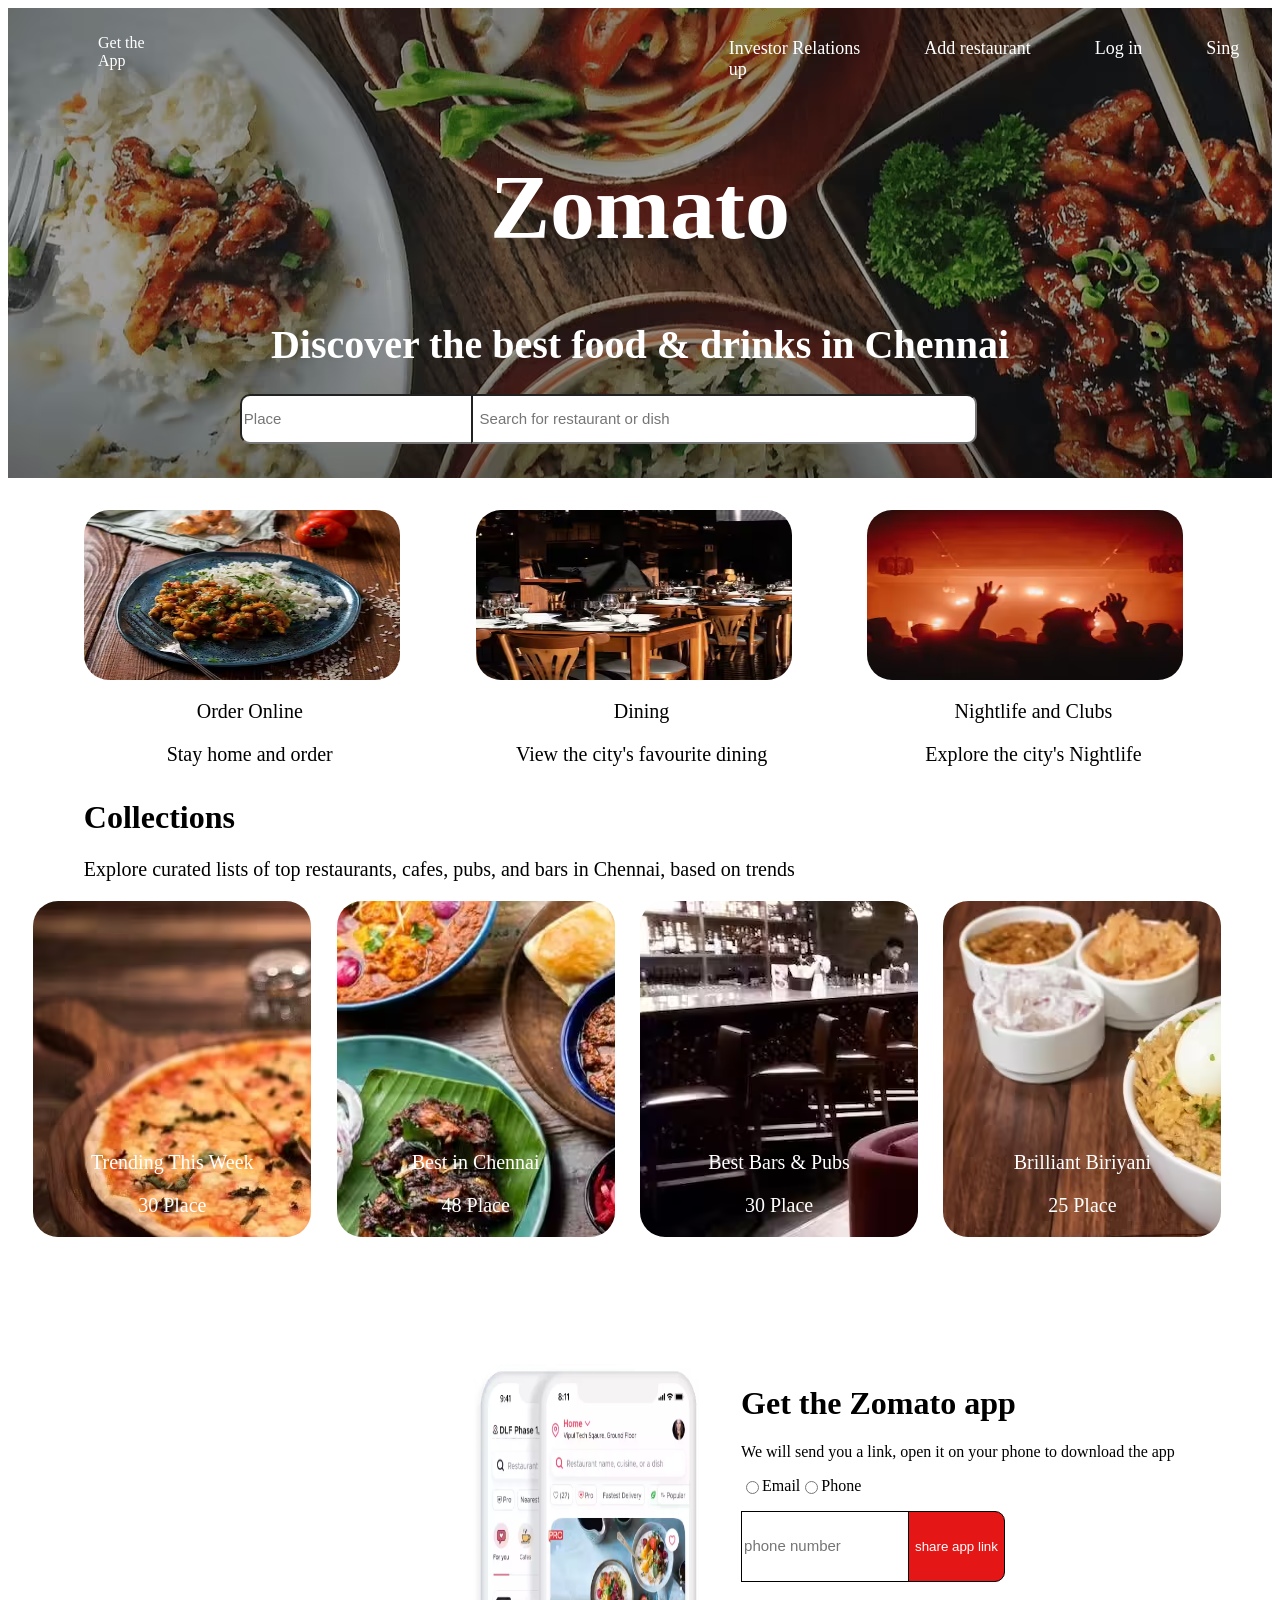
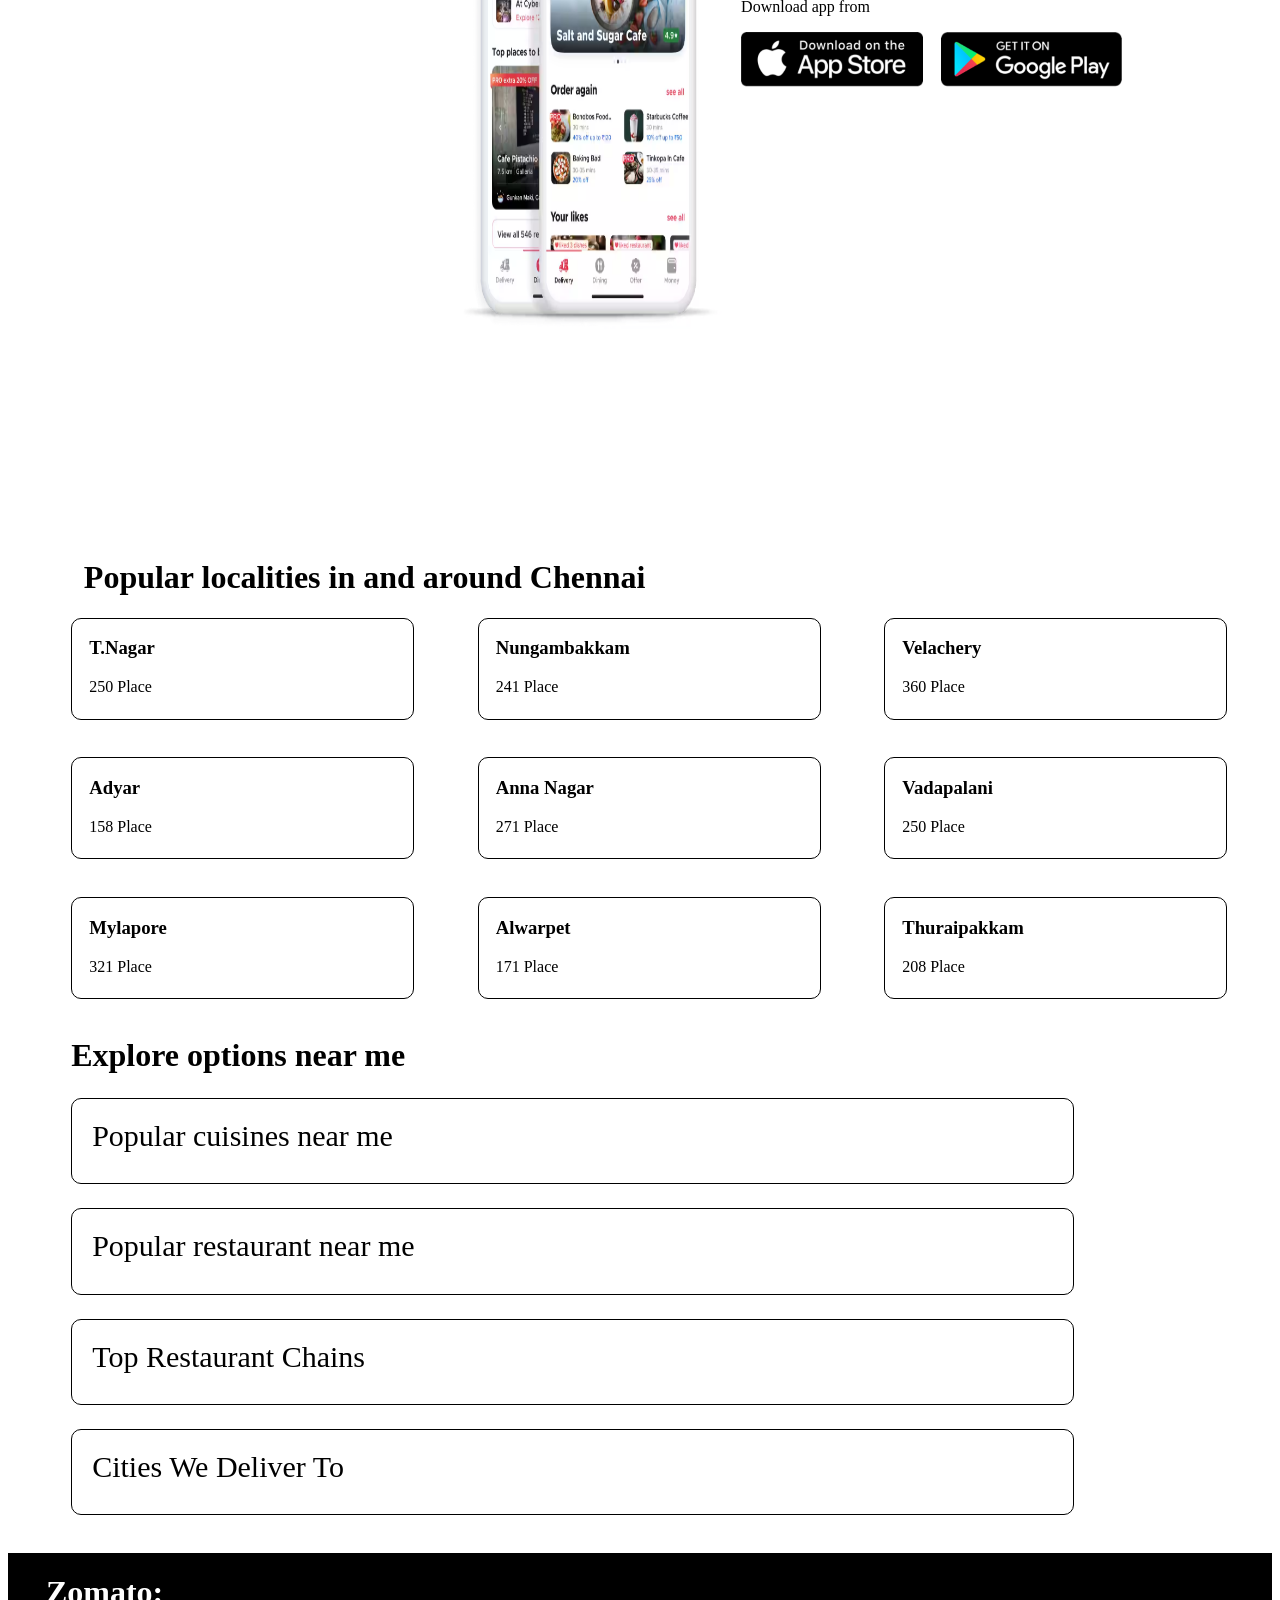
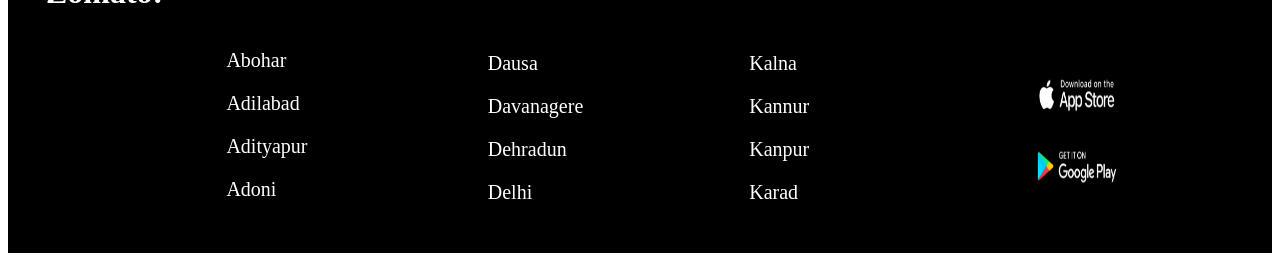
==== index.html @ 51d27de0 "commit 2" ====
<html>
  <head>
    <title>zomato Landing Page</title>
    <link rel="stylesheet" href="zomato.css" />
  </head>
  <body>
    
    <div class="nav">
      <div class="navtop">
        <p href="#" class="app">Get the App</p>
        <div class="left">
          <a href="#">Investor Relations</a>
          <a href="#">Add restaurant</a>
          <a href="#">Log in</a>
          <a href="#">Sing up</a>
        </div>
      </div>
      <div class="center">
        <h1 class="a">Zomato</h1>
        <h1 class="b">Discover the best food & drinks in Chennai</h1>
        <input
          type="search"
          name=""
          id=""
          placeholder="Place"
          class="search1"
        />
        <input
          type="search"
          name=""
          id=""
          placeholder=" Search for restaurant or dish"
          class="search2"
        />
      </div>
    </div>
    <div class="totalbox">
      <div class="box">
        <img src="zomato/1.avif" alt="" class="im1" />
        <div class="p">
          <p>Order Online</p>
          <p style="margin-top: 10px">Stay home and order</p>
        </div>
      </div>
      <div class="box">
        <img src="zomato/2.avif" alt="" class="im1" />
        <div class="p">
          <p>Dining</p>
          <p>View the city's favourite dining</p>
        </div>
      </div>
      <div class="box">
        <img src="zomato/3.avif" alt="" class="im1" />
        <div class="p">
          <p>Nightlife and Clubs</p>
          <p>Explore the city's Nightlife</p>
        </div>
      </div>
    </div>
    <div class="content">
      <h1>Collections</h1>
      <p class="c1">
        Explore curated lists of top restaurants, cafes, pubs, and bars in
        Chennai, based on trends
      </p>
    </div>

    <div class="fourimagetotal">
      <div class="box2">
        <div class="p2">
          <p>Trending This Week</p>
          <p style="margin-top: 10px">30 Place</p>
        </div>
      </div>
      <div class="box2" style="background-image: url(zomato/f2.avif)">
        <div class="p2">
          <p>Best in Chennai</p>
          <p>48 Place</p>
        </div>
      </div>
      <div class="box2" style="background-image: url(zomato/f3.avif)">
        <div class="p2">
          <p>Best Bars & Pubs</p>
          <p>30 Place</p>
        </div>
      </div>
      <div
        class="box2"
        style="background-image: url(zomato/f4.avif); margin-right: 4%"
      >
        <div class="p2">
          <p>Brilliant Biriyani</p>
          <p>25 Place</p>
        </div>
      </div>
    </div>

    <div class="form">
      <div class="ph1">
        <div class="phimg">
          <img src="zomato/last1.avif" alt="" class="phph" />
        </div>
        <div class="phcon">
          <h1>Get the Zomato app</h1>
          <p>
            We will send you a link, open it on your phone to download the app
          </p>
          <form action="">
            <input type="radio" id="Email" name="fav_language" value="Email" />
            <label for="Email">Email</label>
            <input type="radio" id="Phone" name="fav_language" value="Phone" />
            <label for="Phone">Phone</label>
          </form>
          <input type="search" name="" id="a" placeholder="phone number" />
          <input type="button" value="share app link" id="b" />
          <p>Download app from</p>
          <div class="ph-t">
            <img src="/zomato/iOS_ajgrty.webp" class="ph-a" />
            <img src="zomato/play_ip0jfp.webp" class="ph-b" />
          </div>
        </div>
      </div>
    </div>

    <div class="content2">
      <h1>Popular localities in and around Chennai</h1>
    </div>
    <div class="place">
      <div class="area">
        <h3>T.Nagar</h3>
        <p class="area1">250 Place</p>
      </div>
      <div class="area">
        <h3>Nungambakkam</h3>
        <p class="area1">241 Place</p>
      </div>
      <div class="area">
        <h3>Velachery</h3>
        <p class="area1">360 Place</p>
      </div>
    </div>
    <div class="place2">
      <div class="area">
        <h3>Adyar</h3>
        <p class="area1">158 Place</p>
      </div>
      <div class="area">
        <h3>Anna Nagar</h3>
        <p class="area1">271 Place</p>
      </div>
      <div class="area">
        <h3>Vadapalani</h3>
        <p class="area1">250 Place</p>
      </div>
    </div>
    <div class="place2">
      <div class="area">
        <h3>Mylapore</h3>
        <p class="area1">321 Place</p>
      </div>
      <div class="area">
        <h3>Alwarpet</h3>
        <p class="area1">171 Place</p>
      </div>
      <div class="area">
        <h3>Thuraipakkam</h3>
        <p class="area1">208 Place</p>
      </div>
    </div>

    <div class="nearme">
      <h1>Explore options near me</h1>
      <div class="near">Popular cuisines near me</div>
      <div class="near">Popular restaurant near me</div>
      <div class="near">Top Restaurant Chains</div>
      <div class="near">Cities We Deliver To</div>
    </div>

    <div class="footer">
      <h1 style="margin-left: 3%">Zomato:</h1>
      <div class="pp1">
        <!-- <h3>WE DELIVER TO</h3> -->
        <p>Abohar</p>
        <p>Adilabad</p>
        <p>Adityapur</p>
        <p>Adoni</p>
      </div>
      <div class="pp2">
        <h3></h3>
        <p>Dausa</p>
        <p>Davanagere</p>
        <p>Dehradun</p>
        <p>Delhi</p>
      </div>
      <div class="pp3">
        <h3></h3>
        <p>Kalna</p>
        <p>Kannur</p>
        <p>Kanpur</p>
        <p>Karad</p>
      </div>
      <div class="pp3">
        <h3></h3>
        <img src="zomato/iOS_ajgrty.webp" alt="" class="limg" />
        <img src="zomato/play_ip0jfp.webp" alt="" class="limg2" />
      </div>
    </div>
  </body>
</html>
---- zomato.css ----
.nav {
    height: 470px;
    width: 100%;
    background-image: url(zomato/81f3ff974d82520780078ba1cfbd453a1583259680.avif);
  }
  a {
    text-decoration: none;
    margin-right: 60px;
    padding-bottom: 10px;
    color: white;
    font-size: 18px;
  }
  .navtop {
    display: flex;
  }
  .app {
    padding: 10px;
    color: white;
    margin-left: 80px;
  }
  .left {
    margin-left: 550px;
    padding-top: 30px;
    padding-bottom: 10px;
  }
  .center {
    text-align: center;
    margin-bottom: 2px;
  }
  .a {
    font-size: 90px;
    color: white;
  }
  .b {
    font-size: 40px;
    padding-top: 1px;
    color: white;
  }
  .search1 {
    height: 50px;
    width: 20%;
    margin-left: -5%;
    border-top-left-radius: 10px;
    border-bottom-left-radius: 10px;
  }
  .search2 {
    height: 50px;
    width: 40%;
    border-top-right-radius: 10px;
    border-bottom-right-radius: 10px;
    margin-left: -2%;
  }
  ::placeholder {
    font-size: 15px;
  }
  .totalbox {
    display: flex;
  }
  .box {
    height: 300px;
    width: 25%;
    margin-left: 6%;
  }
  .im1 {
    height: 170px;
    width: 100%;
    border-radius: 25px;
    margin-top: 10%;
  }
  .p {
    text-align: center;
    font-size: 20px;
  }
  .im1:hover {
    width: 110%;
    height: 190px;
  }
  .content {
    margin-left: 6%;
  }
  .c1 {
    font-size: 20px;
  }
  .fourimagetotal {
    display: flex;
  }
  .box2 {
    height: 30%;
    width: 25%;
    background-color: red;
    margin-left: 6%;
    background-image: url(zomato/f111.avif);
    border-radius: 25px;
    margin-left: 2%;
  }
  .im2 {
    height: 20%;
    width: 100%;
    border-radius: 25px;
    margin-top: 10%;
  }
  .p2 {
    text-align: center;
    font-size: 20px;
    margin-top: 90%;
    color: white;
  }
  .content2 {
    margin-left: 6%;
    margin-top: 3%;
  }
  .place {
    display: flex;
    width: 100%;
  }
  .area {
    height: 100px;
    width: 27%;
    margin-left: 5%;
    border-radius: 10px;
    border: 1px solid black;
  }
  .area > h3,
  .area1 {
    margin-left: 5%;
  }
  .area,
  .p {
    margin-left: 5%;
  }
  .place2 {
    display: flex;
    width: 100%;
    margin-top: 3%;
  }
  .nearme {
    margin-left: 5%;
    margin-top: 3%;
  }
  .near {
    height: 5%;
    width: 80%;
    color: black;
    padding: 20px;
    font-size: 30px;
    border-radius: 10px;
    border: 1px solid black;
    margin-top: 2%;
  }
  
  .footer {
    height: 300px;
    background-color: black;
    color: white;
    width: 100%;
    display: flex;
    margin-top: 3%;
  }
  .pp1,
  .pp2,
  .pp3 {
    width: 25%;
    margin-top: 6%;
    font-size: 20px;
  }
  .pp1 {
    padding-left: 5%;
  }
  .limg,
  .limg2 {
    width: 35%;
    padding: 8%;
    height: 20%;
  }
  .limg2 {
    padding-top: 2%;
  }
  @media (max-width: 1200px) {
    .left {
      margin-left: 200px;
      padding-top: 30px;
      padding-bottom: 5px;
    }
  }
  @media (max-width: 1010px) {
    .left {
      margin-left: 100px;
      padding-top: 30px;
      padding-bottom: 1px;
    }
    .app {
      padding: 10px;
      margin-left: 40px;
    }
  }
  @media (max-width: 870px) {
    .left {
      margin-left: 20px;
      padding-top: 25px;
      padding-bottom: 1px;
    }
    .left > a {
      margin-left: -2%;
    }
    .a {
      font-size: 60px;
    }
    .b {
      font-size: 20px;
      padding-top: 1px;
    }
    a {
      margin-right: 20px;
    }
    .nav {
      height: 350px;
    }
    .search1 {
      height: 40px;
    }
    .search2 {
      height: 40px;
    }
  }
  @media (max-width: 700px) {
    .totalbox {
      display: block;
      margin-left: 10%;
      width: 200%;
    }
    .box2 {
      height: 30%;
      width: 80%;
      background-color: red;
      margin-left: 6%;
      background-image: url(zomato/f111.avif);
      border-radius: 25px;
    }
    .im2 {
      height: 20%;
      width: 100%;
      border-radius: 25px;
      margin-top: 10%;
    }
    .fourimagetotal {
      display: block;
    }
    .box2 {
      height: 30%;
      width: 60%;
      margin-left: 15%;
      background-image: url(zomato/f111.avif);
      border-radius: 25px;
    }
    .im2 {
      height: 20%;
      width: 100%;
      border-radius: 25px;
      margin-top: 10%;
    }
    .p2 {
      text-align: center;
      font-size: 20px;
      margin-top: 20%;
      color: white;
      padding-top: 28%;
    }
    .content2 {
      margin-left: 6%;
      margin-top: 3%;
    }
    .place {
      display: block;
      width: 200%;
    }
    .place2 {
      display: block;
      width: 200%;
      margin-top: 3%;
    }
    .area > h3,
    .area1 {
      padding-top: 5%;
    }
    .area > .area1 {
      padding-top: 0%;
    }
    .area {
      margin-top: 2%;
    }
  }
  
  .ph1 {
    display: flex;
    align-items: center;
    justify-content: center;
    height: 80%;
    width: 80%;
    padding-top: 10%;
    padding-left: 30%;
  }
  .form {
    height: 100%;
    width: 100%;
  }
  .phph {
    height: 80%;
    width: 100%;
  }
  .phimg {
    width: 30%;
    height: 100%;
  }
  .phcon {
    width: 60%;
    height: 100%;
  }
  form {
    display: flex;
  }
  #a {
    height: 10%;
    border: 1px solid black;
  }
  #b {
    height: 10%;
    margin-left: -2%;
    border-top-right-radius: 10px;
    border-bottom-right-radius: 10px;
    border: 1px solid black;
    background-color: rgb(228, 22, 22);
    color: white;
  }
  .ph-t {
    display: flex;
  }
  .ph-a {
    width: 30%;
    height: 20%;
  }
  .ph-b {
    width: 30%;
    height: 20%;
    padding-left: 3%;
  }
  @media (max-width: 768px) {
    .ph1 {
      padding-left: 3%;
      flex-direction: column;
    }
    .form {
      display: flex;
      align-items: center;
      justify-content: center;
    }
  }
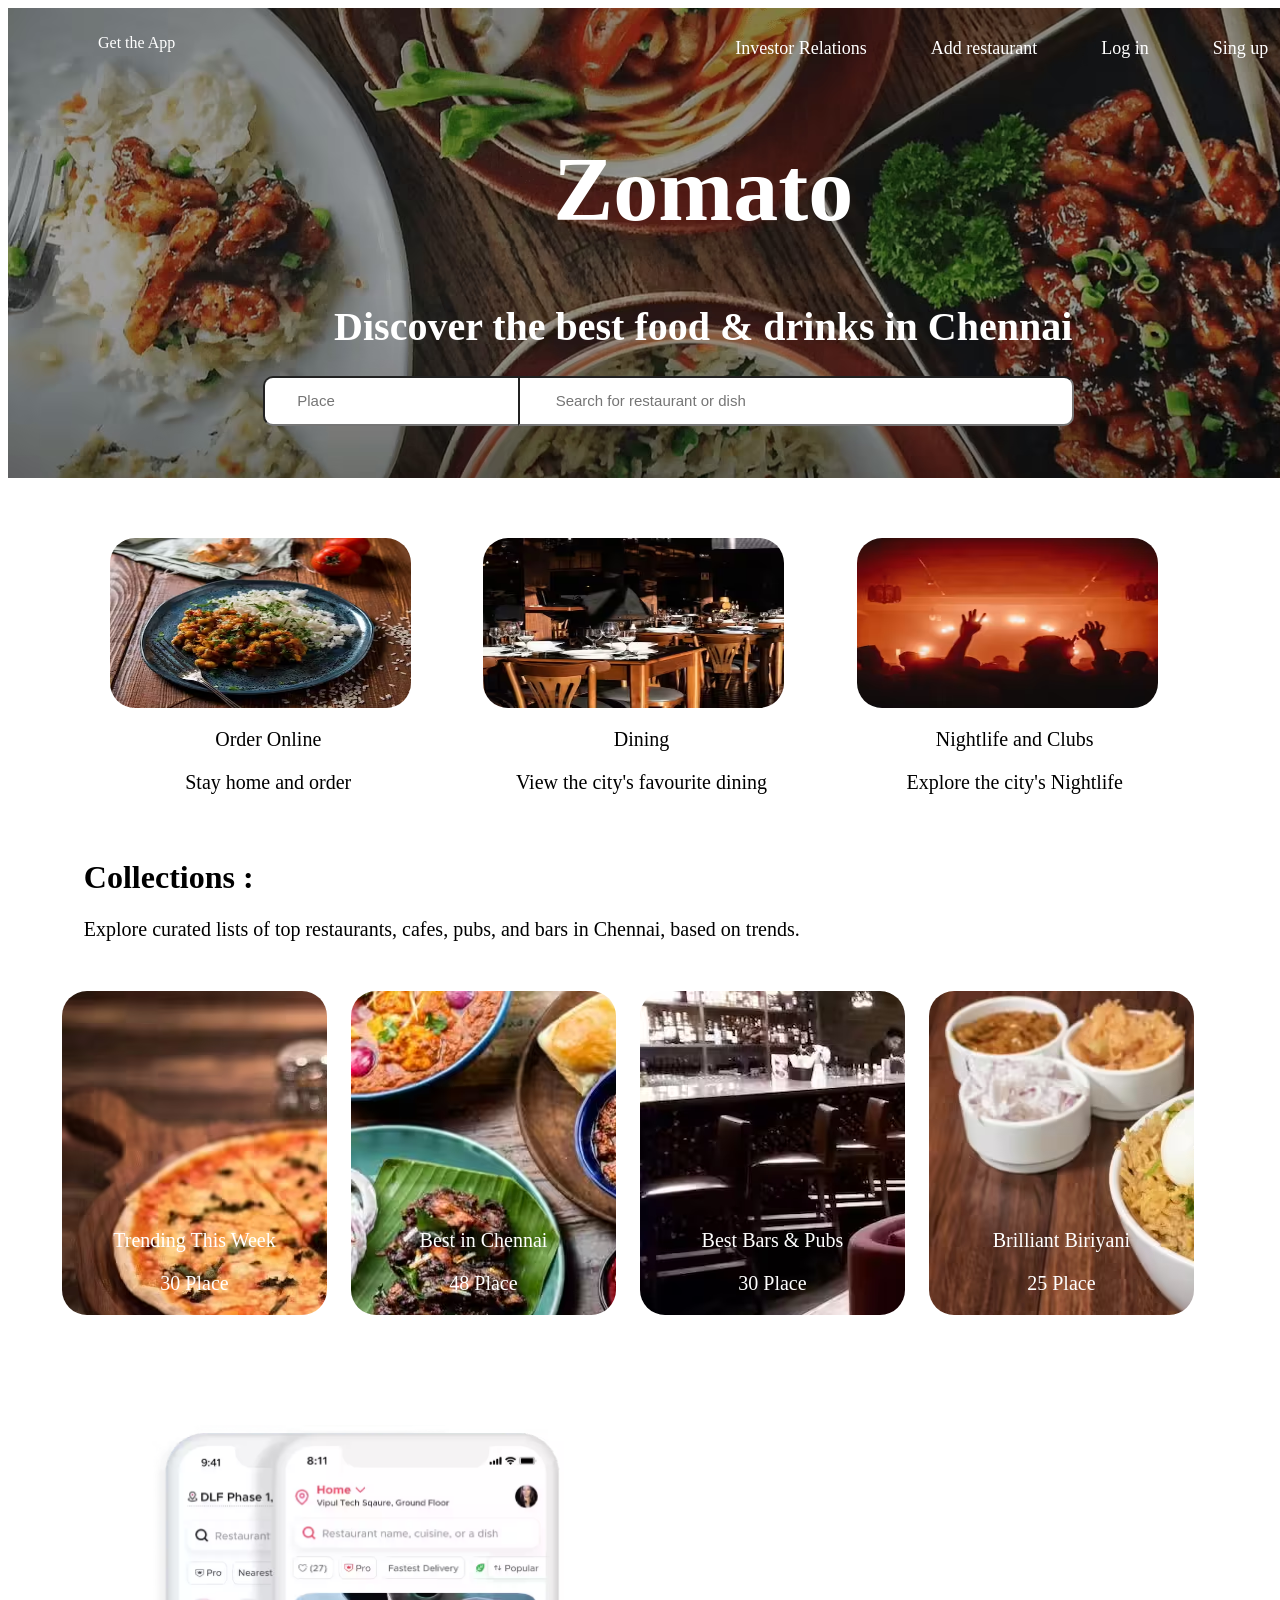
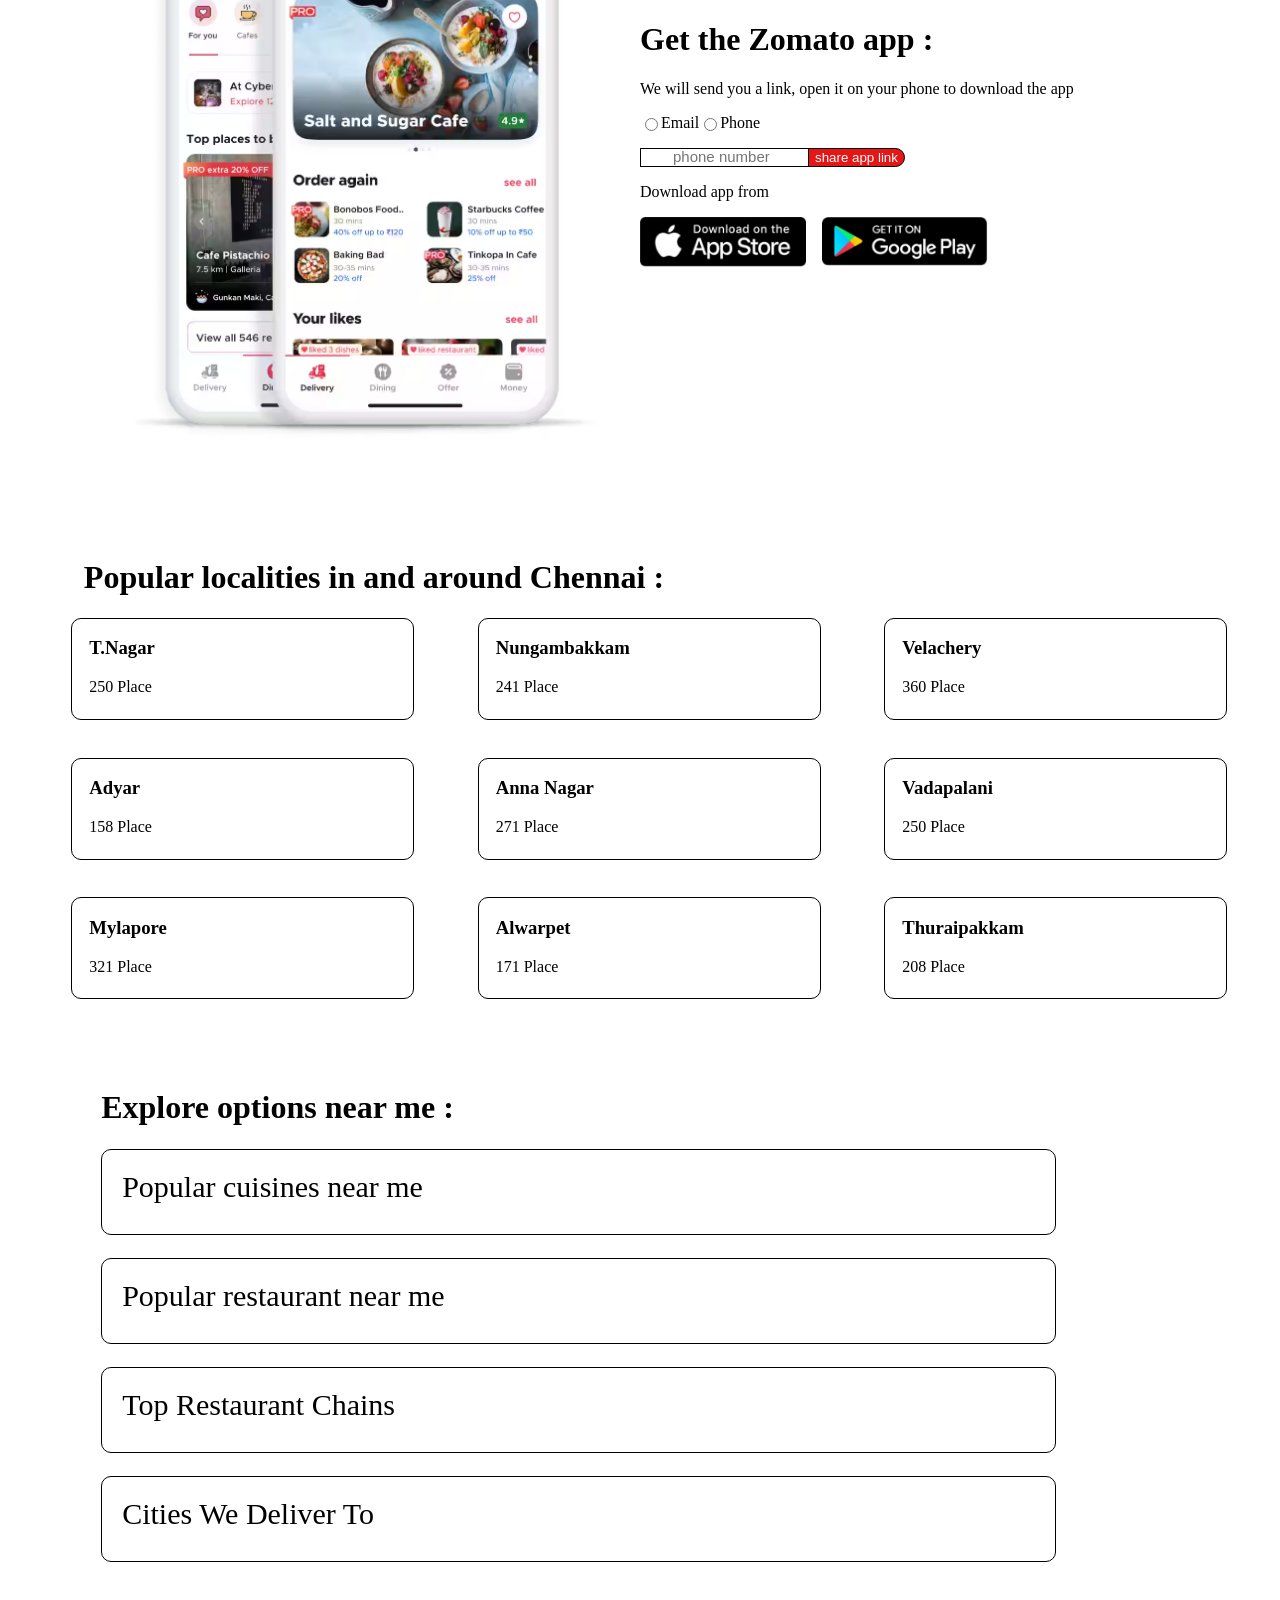
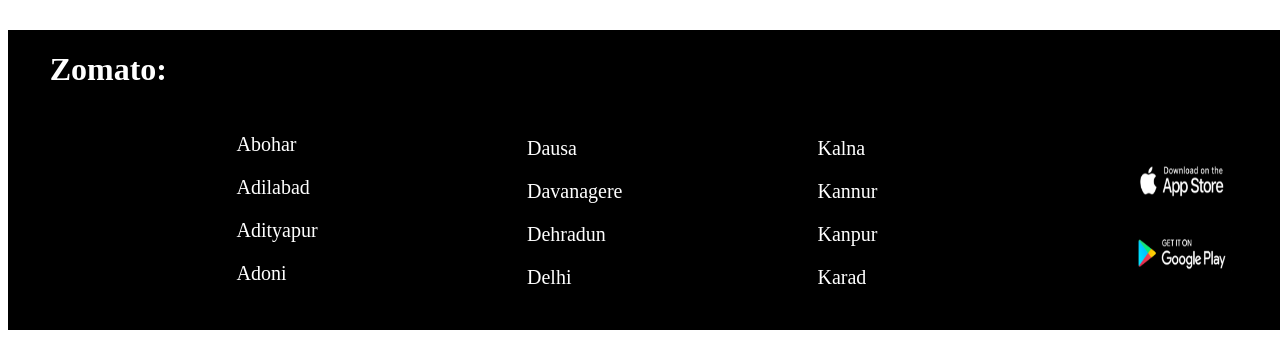
==== commit 4fb24cf3: "responsive Design" ====
--- a/index.html
+++ b/index.html
@@ -4,7 +4,6 @@
     <link rel="stylesheet" href="zomato.css" />
   </head>
   <body>
-    
     <div class="nav">
       <div class="navtop">
         <p href="#" class="app">Get the App</p>
@@ -58,10 +57,10 @@
       </div>
     </div>
     <div class="content">
-      <h1>Collections</h1>
+      <h1>Collections :</h1>
       <p class="c1">
         Explore curated lists of top restaurants, cafes, pubs, and bars in
-        Chennai, based on trends
+        Chennai, based on trends.
       </p>
     </div>
 
@@ -101,7 +100,7 @@
           <img src="zomato/last1.avif" alt="" class="phph" />
         </div>
         <div class="phcon">
-          <h1>Get the Zomato app</h1>
+          <h1>Get the Zomato app :</h1>
           <p>
             We will send you a link, open it on your phone to download the app
           </p>
@@ -123,7 +122,7 @@
     </div>
 
     <div class="content2">
-      <h1>Popular localities in and around Chennai</h1>
+      <h1>Popular localities in and around Chennai :</h1>
     </div>
     <div class="place">
       <div class="area">
@@ -169,7 +168,7 @@
     </div>
 
     <div class="nearme">
-      <h1>Explore options near me</h1>
+      <h1>Explore options near me :</h1>
       <div class="near">Popular cuisines near me</div>
       <div class="near">Popular restaurant near me</div>
       <div class="near">Top Restaurant Chains</div>
--- a/zomato.css
+++ b/zomato.css
@@ -1,6 +1,6 @@
 .nav {
     height: 470px;
-    width: 100%;
+    width: 110%;
     background-image: url(zomato/81f3ff974d82520780078ba1cfbd453a1583259680.avif);
   }
   a {
@@ -52,9 +52,11 @@
   }
   ::placeholder {
     font-size: 15px;
+    padding: 30px;
   }
   .totalbox {
     display: flex;
+    padding: 30px;
   }
   .box {
     height: 300px;
@@ -83,6 +85,7 @@
   }
   .fourimagetotal {
     display: flex;
+    padding: 30px;
   }
   .box2 {
     height: 30%;
@@ -134,6 +137,7 @@
     margin-top: 3%;
   }
   .nearme {
+    padding: 30px;
     margin-left: 5%;
     margin-top: 3%;
   }
@@ -152,7 +156,7 @@
     height: 300px;
     background-color: black;
     color: white;
-    width: 100%;
+    width: 110%;
     display: flex;
     margin-top: 3%;
   }
@@ -294,13 +298,20 @@
     display: flex;
     align-items: center;
     justify-content: center;
+    padding: 80px;
+    /* display: flex;
+    align-items: center;
+    justify-content: center;
     height: 80%;
     width: 80%;
     padding-top: 10%;
-    padding-left: 30%;
+    padding-left: 30%; */
   }
   .form {
-    height: 100%;
+    display: flex;
+    align-items: center;
+    justify-content: center;
+    height: auto;
     width: 100%;
   }
   .phph {
@@ -308,7 +319,7 @@
     width: 100%;
   }
   .phimg {
-    width: 30%;
+    width: 60%;
     height: 100%;
   }
   .phcon {
@@ -354,4 +365,10 @@
       justify-content: center;
     }
   }
+  @media (max-width: 768px) {
+    .phimg {
+      width: 60%;
+      height: 100%;
+    }
+  }
   
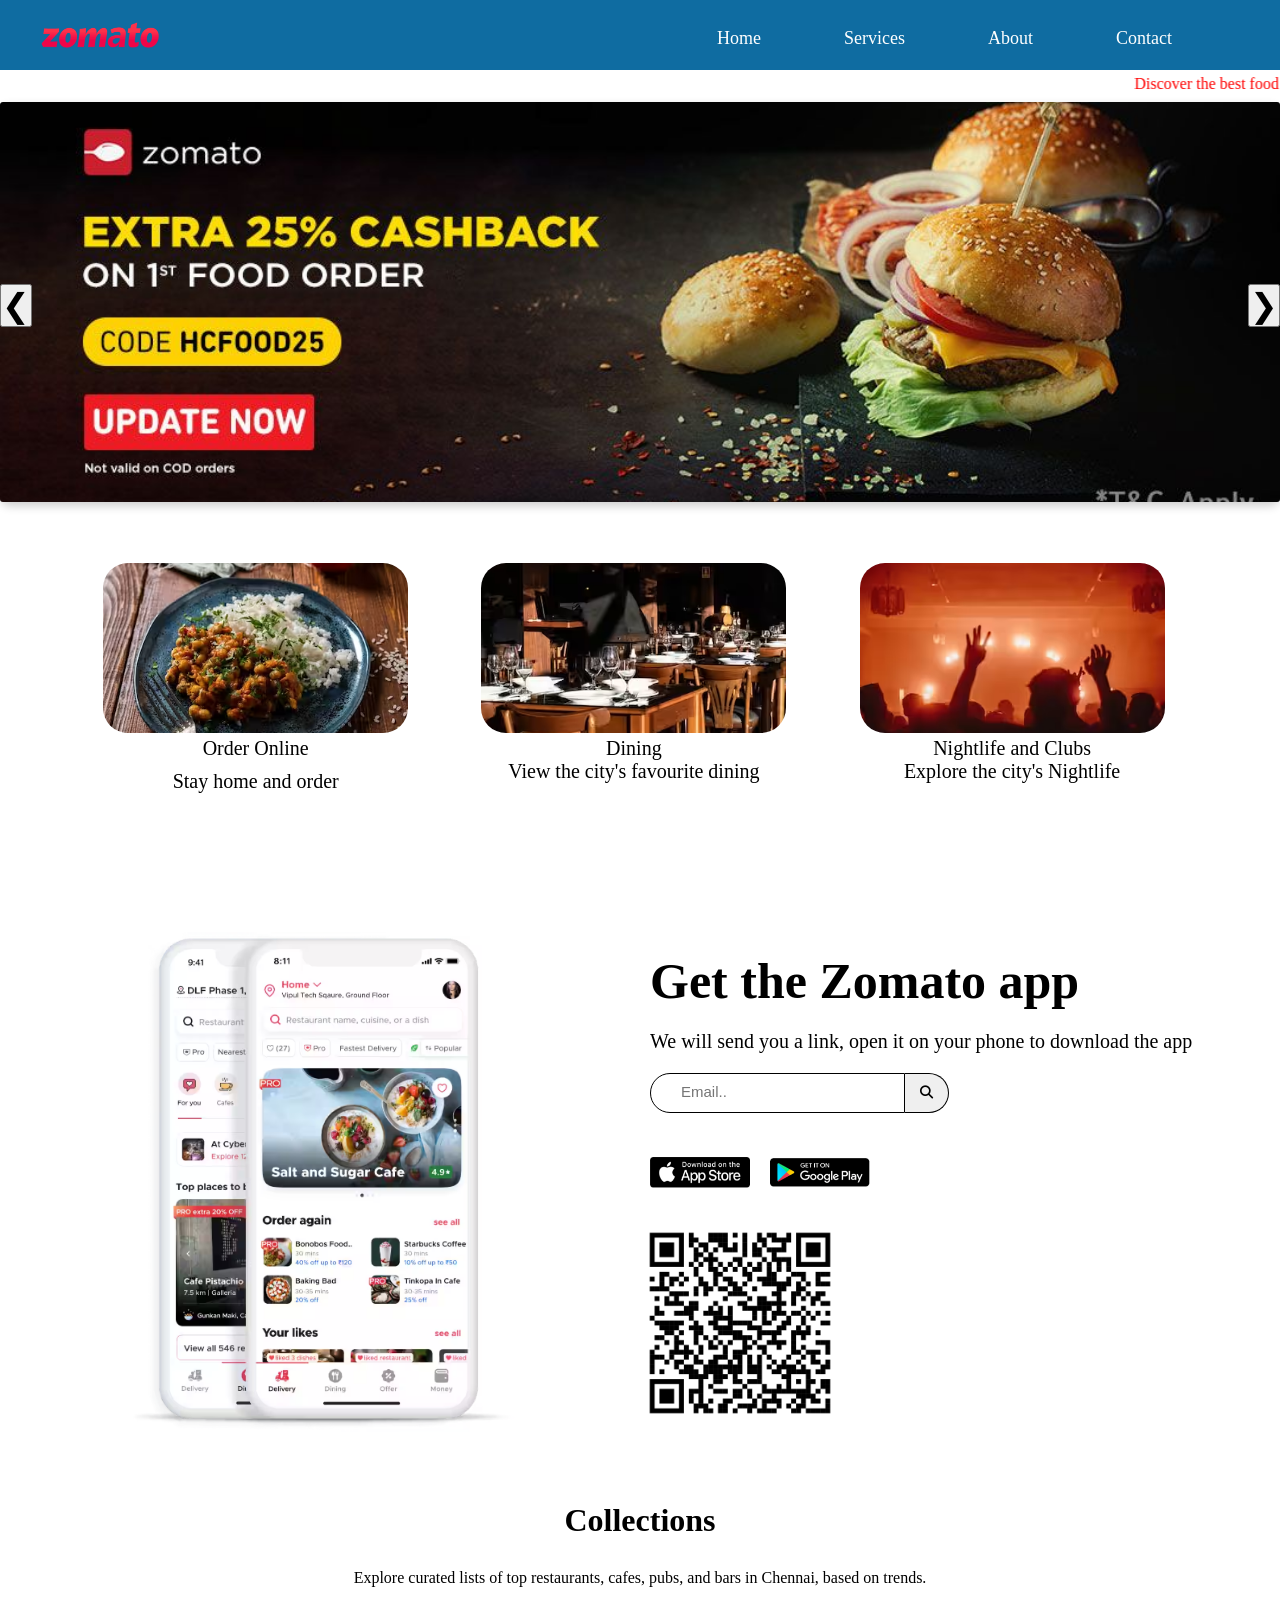
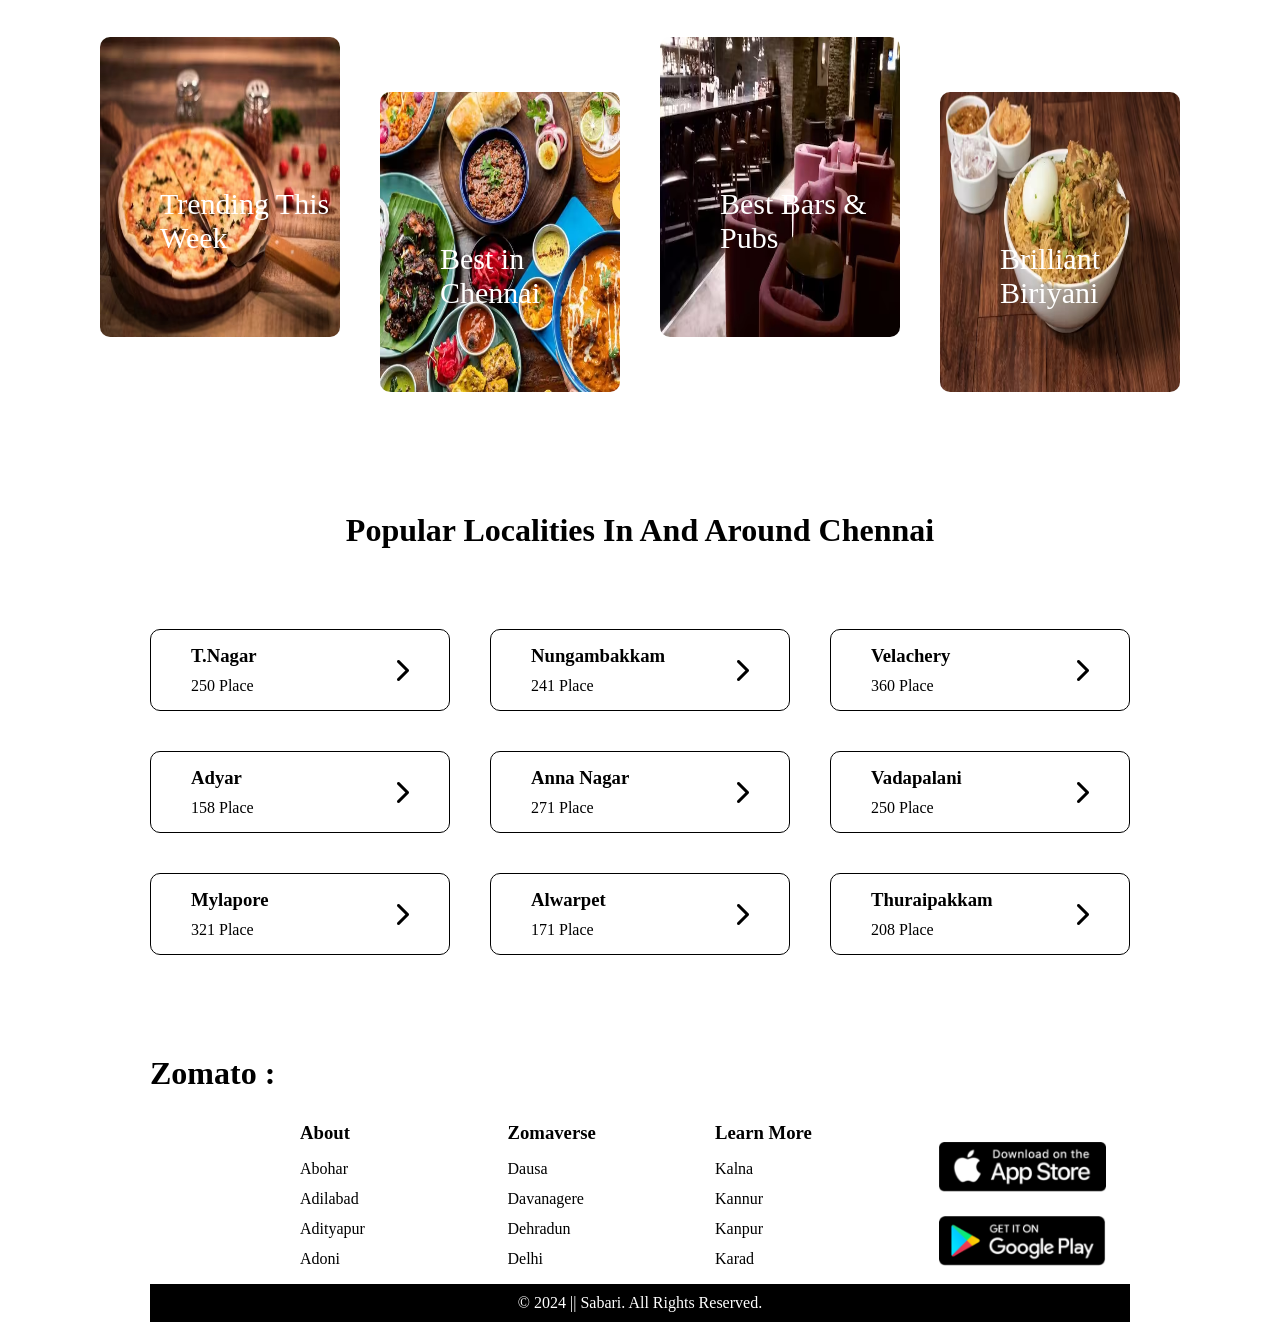
==== commit 98e75061: "update website with new design" ====
--- a/index.html
+++ b/index.html
@@ -1,38 +1,56 @@
-<html>
+<!DOCTYPE html>
+<html lang="en">
   <head>
+    <meta charset="UTF-8" />
+    <meta name="viewport" content="width=device-width, initial-scale=1.0" />
     <title>zomato Landing Page</title>
     <link rel="stylesheet" href="zomato.css" />
+    <link
+      rel="stylesheet"
+      href="https://cdnjs.cloudflare.com/ajax/libs/font-awesome/6.7.1/css/all.min.css"
+      integrity="sha512-5Hs3dF2AEPkpNAR7UiOHba+lRSJNeM2ECkwxUIxC1Q/FLycGTbNapWXB4tP889k5T5Ju8fs4b1P5z/iB4nMfSQ=="
+      crossorigin="anonymous"
+      referrerpolicy="no-referrer"
+    />
   </head>
   <body>
-    <div class="nav">
-      <div class="navtop">
-        <p href="#" class="app">Get the App</p>
-        <div class="left">
-          <a href="#">Investor Relations</a>
-          <a href="#">Add restaurant</a>
-          <a href="#">Log in</a>
-          <a href="#">Sing up</a>
-        </div>
-      </div>
-      <div class="center">
-        <h1 class="a">Zomato</h1>
-        <h1 class="b">Discover the best food & drinks in Chennai</h1>
-        <input
-          type="search"
-          name=""
-          id=""
-          placeholder="Place"
-          class="search1"
-        />
-        <input
-          type="search"
-          name=""
-          id=""
-          placeholder=" Search for restaurant or dish"
-          class="search2"
-        />
-      </div>
-    </div>
+    <nav>
+      <div class="logo">
+        <img src="zomato\logo.png" alt="logo" />
+      </div>
+      <ul>
+        <li><a href="#">Home</a></li>
+        <li><a href="#">Services</a></li>
+        <li><a href="#">About</a></li>
+        <li><a href="#">Contact</a></li>
+      </ul>
+      <div class="menu">
+        <div class="menu-line"></div>
+        <div class="menu-line"></div>
+        <div class="menu-line"></div>
+      </div>
+    </nav>
+
+    <marquee> Discover the best food & drinks in Chennai </marquee>
+
+    <div class="bannerbox">
+      <div>
+        <div class="mySlides">
+          <img src="zomato\b1.jpg" />
+        </div>
+        <div class="mySlides">
+          <img src="zomato\b2.webp" />
+        </div>
+        <div class="mySlides">
+          <img src="zomato\banner4.webp" />
+        </div>
+      </div>
+      <div class="sliderbtn">
+        <button class="bannerbtnleft" onclick="plusDivs(-1)">&#10094;</button>
+        <button class="bannerbtnright" onclick="plusDivs(1)">&#10095;</button>
+      </div>
+    </div>
+
     <div class="totalbox">
       <div class="box">
         <img src="zomato/1.avif" alt="" class="im1" />
@@ -56,153 +74,188 @@
         </div>
       </div>
     </div>
-    <div class="content">
-      <h1>Collections :</h1>
-      <p class="c1">
+
+    <div class="form">
+      <div class="imgbox">
+        <img src="zomato/last1.avif" alt="phoneimg" />
+      </div>
+      <div class="formconbox">
+        <h1>Get the Zomato app</h1>
+        <p>
+          We will send you a link, open it on your phone to download the app
+        </p>
+        <div class="getappsearchbox">
+          <input type="text" placeholder="Email.." name="search" />
+          <button type="submit"><i class="fa fa-search"></i></button>
+        </div>
+        <div class="downloadimgbox">
+          <img src="/zomato/iOS_ajgrty.webp" class="ph-a" />
+          <img src="zomato/play_ip0jfp.webp" class="ph-b" />
+        </div>
+        <div class="qrCode">
+          <img src="zomato\PortfolioQRCode.png" alt="PortfolioQRCode" />
+        </div>
+      </div>
+    </div>
+
+    <div class="callbox">
+      <h1>Collections</h1>
+      <p>
         Explore curated lists of top restaurants, cafes, pubs, and bars in
         Chennai, based on trends.
       </p>
     </div>
 
-    <div class="fourimagetotal">
-      <div class="box2">
-        <div class="p2">
-          <p>Trending This Week</p>
-          <p style="margin-top: 10px">30 Place</p>
-        </div>
-      </div>
-      <div class="box2" style="background-image: url(zomato/f2.avif)">
-        <div class="p2">
-          <p>Best in Chennai</p>
-          <p>48 Place</p>
-        </div>
-      </div>
-      <div class="box2" style="background-image: url(zomato/f3.avif)">
-        <div class="p2">
-          <p>Best Bars & Pubs</p>
-          <p>30 Place</p>
-        </div>
-      </div>
-      <div
-        class="box2"
-        style="background-image: url(zomato/f4.avif); margin-right: 4%"
-      >
-        <div class="p2">
-          <p>Brilliant Biriyani</p>
-          <p>25 Place</p>
-        </div>
-      </div>
-    </div>
-
-    <div class="form">
-      <div class="ph1">
-        <div class="phimg">
-          <img src="zomato/last1.avif" alt="" class="phph" />
-        </div>
-        <div class="phcon">
-          <h1>Get the Zomato app :</h1>
-          <p>
-            We will send you a link, open it on your phone to download the app
-          </p>
-          <form action="">
-            <input type="radio" id="Email" name="fav_language" value="Email" />
-            <label for="Email">Email</label>
-            <input type="radio" id="Phone" name="fav_language" value="Phone" />
-            <label for="Phone">Phone</label>
-          </form>
-          <input type="search" name="" id="a" placeholder="phone number" />
-          <input type="button" value="share app link" id="b" />
-          <p>Download app from</p>
-          <div class="ph-t">
-            <img src="/zomato/iOS_ajgrty.webp" class="ph-a" />
-            <img src="zomato/play_ip0jfp.webp" class="ph-b" />
-          </div>
-        </div>
+    <div class="cardBox">
+      <div class="card">
+        <img src="zomato\f111.avif" alt="image" />
+        <p>Trending This Week</p>
+      </div>
+      <div class="card">
+        <img src="zomato\f2.avif" alt="image" />
+        <p>Best in Chennai</p>
+      </div>
+      <div class="card">
+        <img src="zomato\f3.avif" alt="image" />
+        <p>Best Bars & Pubs</p>
+      </div>
+      <div class="card">
+        <img src="zomato\f4.avif" alt="image" />
+        <p>Brilliant Biriyani</p>
       </div>
     </div>
 
     <div class="content2">
-      <h1>Popular localities in and around Chennai :</h1>
-    </div>
+      <h1>Popular localities in and around Chennai</h1>
+    </div>
+
     <div class="place">
       <div class="area">
-        <h3>T.Nagar</h3>
-        <p class="area1">250 Place</p>
-      </div>
-      <div class="area">
-        <h3>Nungambakkam</h3>
-        <p class="area1">241 Place</p>
-      </div>
-      <div class="area">
-        <h3>Velachery</h3>
-        <p class="area1">360 Place</p>
-      </div>
-    </div>
-    <div class="place2">
-      <div class="area">
-        <h3>Adyar</h3>
-        <p class="area1">158 Place</p>
-      </div>
-      <div class="area">
-        <h3>Anna Nagar</h3>
-        <p class="area1">271 Place</p>
-      </div>
-      <div class="area">
-        <h3>Vadapalani</h3>
-        <p class="area1">250 Place</p>
-      </div>
-    </div>
-    <div class="place2">
-      <div class="area">
-        <h3>Mylapore</h3>
-        <p class="area1">321 Place</p>
-      </div>
-      <div class="area">
-        <h3>Alwarpet</h3>
-        <p class="area1">171 Place</p>
-      </div>
-      <div class="area">
-        <h3>Thuraipakkam</h3>
-        <p class="area1">208 Place</p>
-      </div>
-    </div>
-
-    <div class="nearme">
-      <h1>Explore options near me :</h1>
-      <div class="near">Popular cuisines near me</div>
-      <div class="near">Popular restaurant near me</div>
-      <div class="near">Top Restaurant Chains</div>
-      <div class="near">Cities We Deliver To</div>
-    </div>
-
-    <div class="footer">
-      <h1 style="margin-left: 3%">Zomato:</h1>
-      <div class="pp1">
-        <!-- <h3>WE DELIVER TO</h3> -->
-        <p>Abohar</p>
-        <p>Adilabad</p>
-        <p>Adityapur</p>
-        <p>Adoni</p>
-      </div>
-      <div class="pp2">
-        <h3></h3>
-        <p>Dausa</p>
-        <p>Davanagere</p>
-        <p>Dehradun</p>
-        <p>Delhi</p>
-      </div>
-      <div class="pp3">
-        <h3></h3>
-        <p>Kalna</p>
-        <p>Kannur</p>
-        <p>Kanpur</p>
-        <p>Karad</p>
-      </div>
-      <div class="pp3">
-        <h3></h3>
-        <img src="zomato/iOS_ajgrty.webp" alt="" class="limg" />
-        <img src="zomato/play_ip0jfp.webp" alt="" class="limg2" />
-      </div>
-    </div>
+        <div class="areabox">
+          <h3>T.Nagar</h3>
+          <p>250 Place</p>
+        </div>
+        <i style="font-size: 24px" class="fas" id="btnicon">&#xf054;</i>
+      </div>
+      <div class="area">
+        <div class="areabox">
+          <h3>Nungambakkam</h3>
+          <p>241 Place</p>
+        </div>
+        <i style="font-size: 24px" class="fas">&#xf054;</i>
+      </div>
+      <div class="area">
+        <div class="areabox">
+          <h3>Velachery</h3>
+          <p>360 Place</p>
+        </div>
+        <i style="font-size: 24px" class="fas">&#xf054;</i>
+      </div>
+      <div class="area">
+        <div class="areabox">
+          <h3>Adyar</h3>
+          <p>158 Place</p>
+        </div>
+        <i style="font-size: 24px" class="fas">&#xf054;</i>
+      </div>
+      <div class="area">
+        <div class="areabox">
+          <h3>Anna Nagar</h3>
+          <p>271 Place</p>
+        </div>
+        <i style="font-size: 24px" class="fas">&#xf054;</i>
+      </div>
+      <div class="area">
+        <div class="areabox">
+          <h3>Vadapalani</h3>
+          <p>250 Place</p>
+        </div>
+        <i style="font-size: 24px" class="fas">&#xf054;</i>
+      </div>
+      <div class="area">
+        <div class="areabox">
+          <h3>Mylapore</h3>
+          <p>321 Place</p>
+        </div>
+        <i style="font-size: 24px" class="fas">&#xf054;</i>
+      </div>
+      <div class="area">
+        <div class="areabox">
+          <h3>Alwarpet</h3>
+          <p>171 Place</p>
+        </div>
+        <i style="font-size: 24px" class="fas">&#xf054;</i>
+      </div>
+      <div class="area">
+        <div class="areabox">
+          <h3>Thuraipakkam</h3>
+          <p>208 Place</p>
+        </div>
+        <i style="font-size: 24px" class="fas">&#xf054;</i>
+      </div>
+    </div>
+
+    <footer>
+      <div class="footer">
+        <h1>Zomato :</h1>
+        <div class="footerbox">
+          <div>
+            <h3>About</h3>
+            <p>Abohar</p>
+            <p>Adilabad</p>
+            <p>Adityapur</p>
+            <p>Adoni</p>
+          </div>
+          <div>
+            <h3>Zomaverse</h3>
+            <p>Dausa</p>
+            <p>Davanagere</p>
+            <p>Dehradun</p>
+            <p>Delhi</p>
+          </div>
+          <div>
+            <h3>Learn More</h3>
+            <p>Kalna</p>
+            <p>Kannur</p>
+            <p>Kanpur</p>
+            <p>Karad</p>
+          </div>
+          <div>
+            <img src="zomato/iOS_ajgrty.webp" alt="" class="limg" />
+            <img src="zomato/play_ip0jfp.webp" alt="" class="limg2" />
+          </div>
+        </div>
+        <p class="rights">© 2024 || Sabari. All Rights Reserved.</p>
+      </div>
+    </footer>
+    <script>
+      const menu = document.querySelector(".menu");
+      const menuList = document.querySelector("nav ul");
+      menu.addEventListener("click", () => {
+        menuList.classList.toggle("showmenu");
+      });
+
+      var slideIndex = 1;
+      showDivs(slideIndex);
+
+      function plusDivs(n) {
+        showDivs((slideIndex += n));
+      }
+
+      function showDivs(n) {
+        var i;
+        var x = document.getElementsByClassName("mySlides");
+        if (n > x.length) {
+          slideIndex = 1;
+        }
+        if (n < 1) {
+          slideIndex = x.length;
+        }
+        for (i = 0; i < x.length; i++) {
+          x[i].style.display = "none";
+        }
+        x[slideIndex - 1].style.display = "block";
+      }
+    </script>
   </body>
 </html>
--- a/zomato.css
+++ b/zomato.css
@@ -1,374 +1,547 @@
-.nav {
-    height: 470px;
-    width: 110%;
-    background-image: url(zomato/81f3ff974d82520780078ba1cfbd453a1583259680.avif);
-  }
-  a {
-    text-decoration: none;
-    margin-right: 60px;
-    padding-bottom: 10px;
+* {
+  margin: 0;
+  padding: 0;
+  box-sizing: border-box;
+}
+
+::-webkit-scrollbar {
+  width: 0px;
+}
+nav {
+  background-color: #0f6ca1;
+  font-size: 28px;
+  width: 100%;
+  padding: 10px 40px;
+  display: flex;
+  align-items: center;
+  justify-content: space-between;
+  color: darkslateblue;
+}
+.logo {
+  height: 50px;
+  width: 120px;
+  overflow: hidden;
+  object-fit: cover;
+  justify-content: center;
+  border-radius: 50px;
+}
+img {
+  width: 100%;
+  height: 100%;
+  object-fit: cover;
+}
+nav li {
+  display: inline-block;
+  margin: 0 8px;
+}
+.menu-line {
+  height: 3px;
+  width: 20px;
+  background-color: white;
+  margin-bottom: 3px;
+}
+
+.menu {
+  cursor: pointer;
+  display: none;
+}
+
+a {
+  text-decoration: none;
+  margin-right: 60px;
+  padding-bottom: 10px;
+  color: white;
+  font-size: 18px;
+}
+/* ---------------- banner --------------------*/
+
+.banner {
+  height: 500px;
+  width: 100%;
+  position: relative;
+}
+.banner img {
+  height: 100%;
+  width: 100%;
+}
+.searchBar {
+  display: flex;
+  position: absolute;
+  bottom: 100px;
+  left: 200px;
+}
+.searchBar input {
+  height: 40px;
+  width: 255px;
+  border: none;
+  border-top-left-radius: 50px;
+  border-bottom-left-radius: 50px;
+  outline: none;
+  padding-left: 30px;
+}
+
+.searchBar button {
+  width: 44px;
+  border: none;
+  border-left: 1px solid black;
+  border-top-right-radius: 50px;
+  border-bottom-right-radius: 50px;
+  cursor: pointer;
+}
+::placeholder {
+  font-size: 15px;
+}
+
+marquee {
+  padding: 5px;
+  color: red;
+}
+
+.bannerbox {
+  position: relative;
+  height: 400px;
+  box-shadow: 0 4px 10px rgba(0, 0, 0, 0.2);
+  border-radius: 10px;
+}
+.mySlides {
+  height: 400px;
+  width: 100%;
+  position: relative;
+}
+.bannerbox .mySlides img {
+  height: 100%;
+  width: 100%;
+  object-fit: cover;
+  border-radius: 3px;
+}
+.sliderbtn {
+  bottom: 175px;
+  right: 0px;
+  left: 0px;
+  position: absolute;
+  display: flex;
+  align-items: center;
+  justify-content: space-between;
+}
+.bannerbtnleft {
+  font-size: 33px;
+}
+.bannerbtnright {
+  font-size: 33px;
+}
+
+/* -------------------- Order ---------------------- */
+
+.totalbox {
+  display: flex;
+  padding: 30px;
+}
+.box {
+  height: 300px;
+  width: 25%;
+  margin-left: 6%;
+}
+.im1 {
+  height: 170px;
+  width: 100%;
+  border-radius: 25px;
+  margin-top: 10%;
+}
+.p {
+  text-align: center;
+  font-size: 20px;
+}
+.im1:hover {
+  width: 110%;
+  height: 190px;
+}
+
+/* -------------------- COllection ---------------------- */
+.callbox {
+  display: flex;
+  align-items: center;
+  justify-content: center;
+  flex-direction: column;
+  margin: 20px;
+}
+.callbox p {
+  padding: 30px;
+}
+.cardBox {
+  display: grid;
+  grid-template-columns: repeat(4, 1fr);
+  gap: 40px;
+  padding-left: 100px;
+  padding-right: 100px;
+  margin-bottom: 120px;
+}
+.card {
+  position: relative;
+  height: 300px;
+}
+.card img {
+  border-radius: 10px;
+  height: 100%;
+  width: 100%;
+  object-fit: fill;
+}
+.card p {
+  position: absolute;
+  top: 150px;
+  left: 60px;
+  color: white;
+  font-size: 30px;
+}
+.cardBox .card:nth-child(2),
+.cardBox .card:nth-child(4) {
+  margin-top: 55px;
+}
+.card:hover {
+  transform: scale(1.1);
+}
+.card:nth-child(2):hover {
+  transform: scale(1.1);
+}
+
+/* -------------------- Get App ---------------------- */
+
+.form {
+  display: flex;
+  align-items: center;
+  justify-content: center;
+  height: 500px;
+  width: 100%;
+  margin-top: 70px;
+  margin-bottom: 70px;
+}
+.imgbox {
+  width: 100%;
+  height: 100%;
+}
+.imgbox img {
+  width: 100%;
+  height: 100%;
+  object-fit: contain;
+}
+.formconbox {
+  width: 100%;
+  height: 100%;
+  align-items: start;
+  justify-content: center;
+  display: flex;
+  flex-direction: column;
+}
+.formconbox h1 {
+  font-size: 50px;
+  margin: 10px;
+}
+.formconbox p {
+  margin: 10px;
+  font-size: 20px;
+}
+.getappsearchbox {
+  display: flex;
+  bottom: 100px;
+  left: 200px;
+  margin: 10px;
+}
+.getappsearchbox input {
+  height: 40px;
+  width: 255px;
+  border: none;
+  border: 1px solid black;
+  border-top-left-radius: 50px;
+  border-bottom-left-radius: 50px;
+  outline: none;
+  padding-left: 30px;
+}
+.getappsearchbox button {
+  width: 44px;
+  border: none;
+  border: 1px solid black;
+  border-left: none;
+  border-top-right-radius: 50px;
+  border-bottom-right-radius: 50px;
+  cursor: pointer;
+}
+.downloadimgbox {
+  height: 80px;
+  width: 100px;
+  display: flex;
+  gap: 20px;
+  margin: 10px;
+}
+.downloadimgbox img {
+  height: 100%;
+  width: 100%;
+  object-fit: contain;
+}
+
+.qrCode {
+  height: 200px;
+  width: 200px;
+}
+.qrCode img {
+  height: 100%;
+  width: 100%;
+  object-fit: contain;
+}
+
+/* -------------------- Location ---------------------- */
+
+.content2 {
+  margin: 40px;
+  margin-bottom: 80px;
+  display: flex;
+  justify-content: center;
+  align-items: center;
+  text-transform: capitalize;
+}
+.place {
+  display: grid;
+  grid-template-columns: 1fr 1fr 1fr;
+  column-gap: 40px;
+  row-gap: 40px;
+  width: 100%;
+  padding-left: 150px;
+  padding-right: 150px;
+}
+.area {
+  display: flex;
+  align-items: center;
+  justify-content: space-between;
+  padding: 40px;
+  height: 80px;
+  border-radius: 10px;
+  border: 1px solid black;
+  margin-right: 0px;
+}
+.areabox p {
+  margin-top: 10px;
+}
+
+/* -------------------- footer ---------------------- */
+
+.footer {
+  height: auto;
+  color: black;
+  width: 100%;
+  padding: 50px 150px 0px;
+  margin-top: 50px;
+}
+.footerbox {
+  display: grid;
+  grid-template-columns: 1fr 1fr 1fr 1fr;
+  margin-top: 30px;
+  margin-left: 150px;
+  margin-bottom: 10px;
+}
+.footerbox div p:nth-child(2) {
+  margin-top: 10px;
+}
+.footerbox div p {
+  line-height: 30px;
+}
+.footerbox div:nth-child(4) img {
+  height: 50px;
+  width: 200px;
+  object-fit: contain;
+  margin-top: 20px;
+}
+.rights {
+  display: flex;
+  align-items: center;
+  justify-content: center;
+  padding: 10px;
+  background-color: black;
+  color: white;
+  width: 100%;
+}
+
+@media only screen and (max-width: 768px) {
+  nav {
+    flex-direction: column;
+    padding: 2px 20px;
+  }
+  .logo {
+    height: 60px;
+    width: 100px;
+    align-self: start;
+    margin-left: 15px;
+  }
+  .logo img {
+    height: 100%;
+    width: 100%;
+    object-fit: contain;
+  }
+  nav li {
+    display: block;
+    margin: 20px;
+  }
+
+  ul {
+    text-align: center;
+    display: none;
+    margin-left: 40px;
+  }
+
+  .menu {
+    display: block;
+    position: absolute;
+    right: 40px;
+    top: 30px;
+  }
+
+  .showmenu {
+    display: block;
+  }
+
+  /* //////// ///////////////*/
+
+  .mySlides {
+    height: 300px;
+  }
+  .bannerbox {
+    height: 300px;
+  }
+  .bannerbox .mySlides img {
+    object-fit: fill;
+  }
+  .sliderbtn {
+    bottom: 150px;
+  }
+  .bannerbtnleft {
+    font-size: 20px;
+    margin-left: 5px;
+  }
+  .bannerbtnright {
+    font-size: 20px;
+    margin-right: 15px;
+  }
+
+  /* -------------------- Order ---------------------- */
+
+  .box {
+    background-color: yellow;
+    display: none;
+  }
+  /* --------------------------- Collection --------------------------- */
+
+  .callbox {
+    margin: 0px;
+  }
+  .callbox p {
+    padding: 30px;
+  }
+
+  .cardBox {
+    display: grid;
+    grid-template-columns: 1fr;
+    gap: 0px;
+    padding: 30px;
+    margin-bottom: 0px;
+  }
+  .card {
+    position: relative;
+    height: 300px;
+    margin-bottom: 50px;
+  }
+  .card img {
+    border-radius: 10px;
+    height: 100%;
+    width: 100%;
+    object-fit: fill;
+  }
+  .card p {
+    position: absolute;
+    top: 150px;
+    left: 60px;
     color: white;
-    font-size: 18px;
-  }
-  .navtop {
-    display: flex;
-  }
-  .app {
-    padding: 10px;
-    color: white;
-    margin-left: 80px;
-  }
-  .left {
-    margin-left: 550px;
-    padding-top: 30px;
-    padding-bottom: 10px;
-  }
-  .center {
-    text-align: center;
-    margin-bottom: 2px;
-  }
-  .a {
-    font-size: 90px;
-    color: white;
-  }
-  .b {
-    font-size: 40px;
-    padding-top: 1px;
-    color: white;
-  }
-  .search1 {
-    height: 50px;
-    width: 20%;
-    margin-left: -5%;
-    border-top-left-radius: 10px;
-    border-bottom-left-radius: 10px;
-  }
-  .search2 {
-    height: 50px;
-    width: 40%;
-    border-top-right-radius: 10px;
-    border-bottom-right-radius: 10px;
-    margin-left: -2%;
-  }
-  ::placeholder {
-    font-size: 15px;
-    padding: 30px;
-  }
-  .totalbox {
-    display: flex;
-    padding: 30px;
-  }
-  .box {
-    height: 300px;
-    width: 25%;
-    margin-left: 6%;
-  }
-  .im1 {
-    height: 170px;
-    width: 100%;
-    border-radius: 25px;
-    margin-top: 10%;
-  }
-  .p {
-    text-align: center;
-    font-size: 20px;
-  }
-  .im1:hover {
-    width: 110%;
-    height: 190px;
-  }
-  .content {
-    margin-left: 6%;
-  }
-  .c1 {
-    font-size: 20px;
-  }
-  .fourimagetotal {
-    display: flex;
-    padding: 30px;
-  }
-  .box2 {
-    height: 30%;
-    width: 25%;
-    background-color: red;
-    margin-left: 6%;
-    background-image: url(zomato/f111.avif);
-    border-radius: 25px;
-    margin-left: 2%;
-  }
-  .im2 {
-    height: 20%;
-    width: 100%;
-    border-radius: 25px;
-    margin-top: 10%;
-  }
-  .p2 {
-    text-align: center;
-    font-size: 20px;
-    margin-top: 90%;
-    color: white;
-  }
-  .content2 {
-    margin-left: 6%;
-    margin-top: 3%;
-  }
-  .place {
-    display: flex;
-    width: 100%;
-  }
-  .area {
-    height: 100px;
-    width: 27%;
-    margin-left: 5%;
-    border-radius: 10px;
-    border: 1px solid black;
-  }
-  .area > h3,
-  .area1 {
-    margin-left: 5%;
-  }
-  .area,
-  .p {
-    margin-left: 5%;
-  }
-  .place2 {
-    display: flex;
-    width: 100%;
-    margin-top: 3%;
-  }
-  .nearme {
-    padding: 30px;
-    margin-left: 5%;
-    margin-top: 3%;
-  }
-  .near {
-    height: 5%;
-    width: 80%;
-    color: black;
-    padding: 20px;
     font-size: 30px;
-    border-radius: 10px;
-    border: 1px solid black;
-    margin-top: 2%;
-  }
-  
-  .footer {
-    height: 300px;
-    background-color: black;
-    color: white;
-    width: 110%;
-    display: flex;
-    margin-top: 3%;
-  }
-  .pp1,
-  .pp2,
-  .pp3 {
-    width: 25%;
-    margin-top: 6%;
-    font-size: 20px;
-  }
-  .pp1 {
-    padding-left: 5%;
-  }
-  .limg,
-  .limg2 {
-    width: 35%;
-    padding: 8%;
-    height: 20%;
-  }
-  .limg2 {
-    padding-top: 2%;
-  }
-  @media (max-width: 1200px) {
-    .left {
-      margin-left: 200px;
-      padding-top: 30px;
-      padding-bottom: 5px;
-    }
-  }
-  @media (max-width: 1010px) {
-    .left {
-      margin-left: 100px;
-      padding-top: 30px;
-      padding-bottom: 1px;
-    }
-    .app {
-      padding: 10px;
-      margin-left: 40px;
-    }
-  }
-  @media (max-width: 870px) {
-    .left {
-      margin-left: 20px;
-      padding-top: 25px;
-      padding-bottom: 1px;
-    }
-    .left > a {
-      margin-left: -2%;
-    }
-    .a {
-      font-size: 60px;
-    }
-    .b {
-      font-size: 20px;
-      padding-top: 1px;
-    }
-    a {
-      margin-right: 20px;
-    }
-    .nav {
-      height: 350px;
-    }
-    .search1 {
-      height: 40px;
-    }
-    .search2 {
-      height: 40px;
-    }
-  }
-  @media (max-width: 700px) {
-    .totalbox {
-      display: block;
-      margin-left: 10%;
-      width: 200%;
-    }
-    .box2 {
-      height: 30%;
-      width: 80%;
-      background-color: red;
-      margin-left: 6%;
-      background-image: url(zomato/f111.avif);
-      border-radius: 25px;
-    }
-    .im2 {
-      height: 20%;
-      width: 100%;
-      border-radius: 25px;
-      margin-top: 10%;
-    }
-    .fourimagetotal {
-      display: block;
-    }
-    .box2 {
-      height: 30%;
-      width: 60%;
-      margin-left: 15%;
-      background-image: url(zomato/f111.avif);
-      border-radius: 25px;
-    }
-    .im2 {
-      height: 20%;
-      width: 100%;
-      border-radius: 25px;
-      margin-top: 10%;
-    }
-    .p2 {
-      text-align: center;
-      font-size: 20px;
-      margin-top: 20%;
-      color: white;
-      padding-top: 28%;
-    }
-    .content2 {
-      margin-left: 6%;
-      margin-top: 3%;
-    }
-    .place {
-      display: block;
-      width: 200%;
-    }
-    .place2 {
-      display: block;
-      width: 200%;
-      margin-top: 3%;
-    }
-    .area > h3,
-    .area1 {
-      padding-top: 5%;
-    }
-    .area > .area1 {
-      padding-top: 0%;
-    }
-    .area {
-      margin-top: 2%;
-    }
-  }
-  
-  .ph1 {
-    display: flex;
-    align-items: center;
-    justify-content: center;
-    padding: 80px;
-    /* display: flex;
-    align-items: center;
-    justify-content: center;
-    height: 80%;
-    width: 80%;
-    padding-top: 10%;
-    padding-left: 30%; */
-  }
+  }
+  .cardBox .card:nth-child(2),
+  .cardBox .card:nth-child(4) {
+    margin-top: 0px;
+  }
+
+  /* --------------------------- Get App --------------------------- */
+
   .form {
-    display: flex;
-    align-items: center;
-    justify-content: center;
+    flex-direction: column;
     height: auto;
     width: 100%;
-  }
-  .phph {
-    height: 80%;
+    margin-top: 70px;
+    margin-bottom: 70px;
+  }
+  .formconbox {
+    align-items: center;
+    padding: 25px;
+    margin-top: 50px;
+  }
+  .formconbox h1 {
+    font-size: 36px;
+    margin: 5px;
+    text-align: center;
+  }
+  .formconbox p {
+    margin: 20px;
+    text-align: justify;
+  }
+  .getappsearchbox button {
+    padding-top: 5px;
+    padding-bottom: 3px;
+    border: 1px solid black;
+  }
+  .downloadimgbox {
+    margin-left: -120px;
+    height: 50px;
+  }
+  .qrCode {
+    height: 200px;
+    width: 200px;
+    margin-left: -2px;
+  }
+  /*  -------------------------- Location ---------------------------*/
+
+  .content2 {
+    margin-bottom: 40px;
+    text-align: justify;
+  }
+  .place {
+    grid-template-columns: 1fr;
+    row-gap: 30px;
+    padding: 0px 30px;
+  }
+  .area:nth-child(4),
+  .area:nth-child(5),
+  .area:nth-child(6),
+  .area:nth-child(7) {
+    display: none;
+  }
+  /*  --------------------------footer ---------------------------*/
+
+  .footer {
+    padding: 0px;
+    padding: 20px 20px 0px;
+  }
+  .footer h1 {
+    padding-left: 20px;
+  }
+  .footerbox {
+    margin-left: 20px;
+    grid-template-columns: 1fr 1fr;
+    gap: 10px;
+  }
+  .footerbox div {
+    display: grid;
+    align-items: center;
+    justify-content: start;
+  }
+  .footerbox div:nth-child(4) img {
     width: 100%;
   }
-  .phimg {
-    width: 60%;
-    height: 100%;
-  }
-  .phcon {
-    width: 60%;
-    height: 100%;
-  }
-  form {
-    display: flex;
-  }
-  #a {
-    height: 10%;
-    border: 1px solid black;
-  }
-  #b {
-    height: 10%;
-    margin-left: -2%;
-    border-top-right-radius: 10px;
-    border-bottom-right-radius: 10px;
-    border: 1px solid black;
-    background-color: rgb(228, 22, 22);
-    color: white;
-  }
-  .ph-t {
-    display: flex;
-  }
-  .ph-a {
-    width: 30%;
-    height: 20%;
-  }
-  .ph-b {
-    width: 30%;
-    height: 20%;
-    padding-left: 3%;
-  }
-  @media (max-width: 768px) {
-    .ph1 {
-      padding-left: 3%;
-      flex-direction: column;
-    }
-    .form {
-      display: flex;
-      align-items: center;
-      justify-content: center;
-    }
-  }
-  @media (max-width: 768px) {
-    .phimg {
-      width: 60%;
-      height: 100%;
-    }
-  }
-  +  .totalbox {
+    background-color: red;
+    display: none;
+  }
+}
